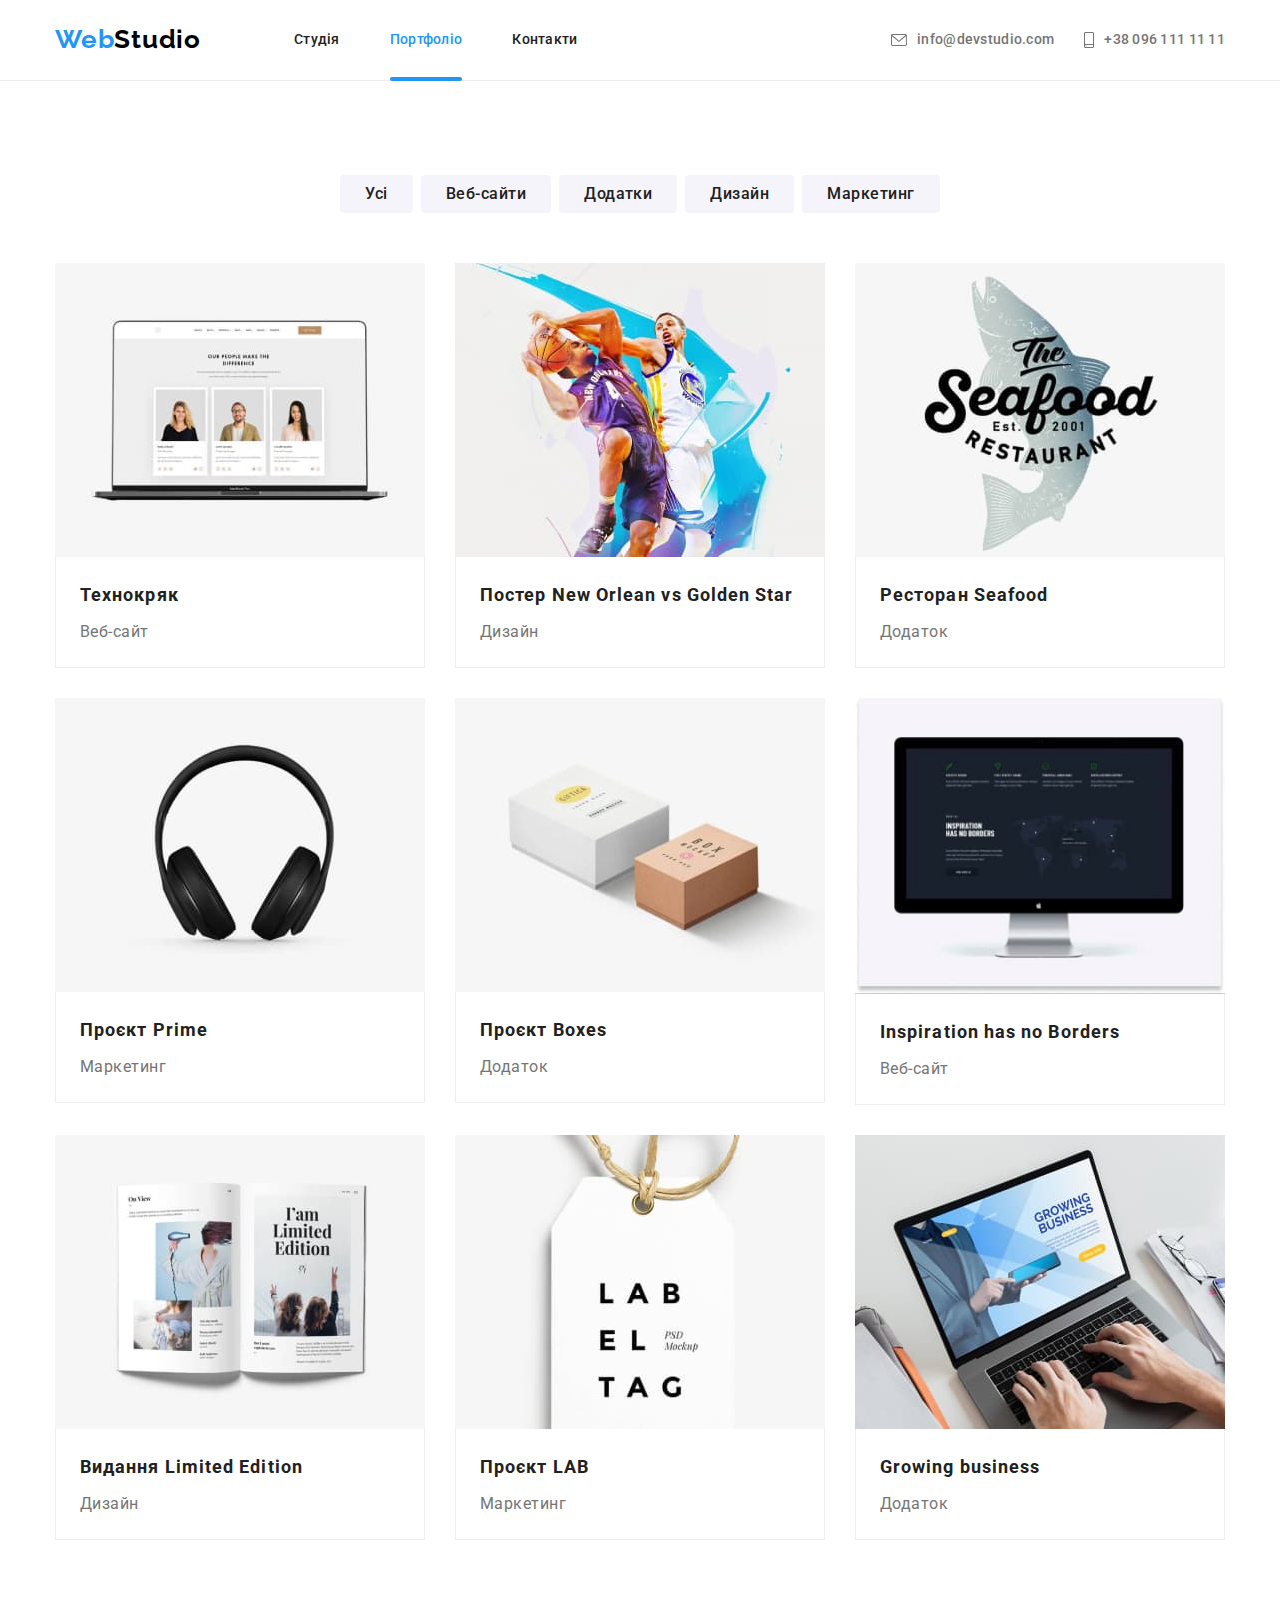
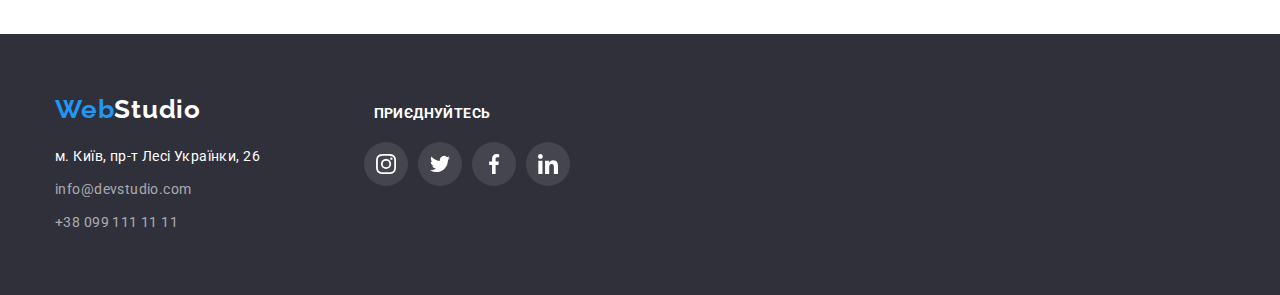
==== portfolio.html @ b1cb7390 "ДЗ-6" ====
<!DOCTYPE html>
<html lang="uk">
<head>
    <meta charset="UTF-8">
    <meta http-equiv="X-UA-Compatible" content="IE=edge">
    <meta name="viewport" content="width=device-width, initial-scale=1.0">
    <title>Портфоліо</title>
    <link href="https://fonts.googleapis.com/css2?family=Raleway:wght@700&family=Roboto:wght@400;500;700;900&display=swap"
    rel="stylesheet">
    <link rel="stylesheet" href="https://cdnjs.cloudflare.com/ajax/libs/modern-normalize/1.1.0/modern-normalize.min.css">
    <link rel="stylesheet" href="./css/styles.css">
</head>
<body>
    <header class="header">
        <div class="container header-container">
        <nav class="nav-container">
            <a href="./index.html" class="logo">Web<span class="studio">Studio</span></a>
            <ul class="site-nav list">
                <li>
                    <a href="./index.html" class="link">Студія</a>
                </li>
                <li>
                    <a href="./portfolio.html" class="link current">Портфоліо</a>
                </li>
                <li>
                    <a href="#" class="link">Контакти</a>
                </li>
            </ul>
        </nav>
            <ul class="contact list">
                <li>
                    <a href="mailto:info@devstudio.com" class="link header-contact">
                        <svg class="icon-header" width="16" height="12">
                            <use href="./images/icons.svg#icon-mail"></use>
                        </svg>
                    info@devstudio.com
                    </a>
                </li>
                <li>
                    <a href="tel:+380961111111" class="link header-contact">
                        <svg class="icon-header" width="10" height="16">
                            <use href="./images/icons.svg#icon-smartphone"></use>
                        </svg>
                    +38 096 111 11 11
                    </a>
                </li>
            </ul>
        </div>
    </header>
    <main>
        <section class="section filter-wrap">
            <div class="container">
            <h1 hidden>Портфоліо</h1>
            <ul class="filter list">
                <li>
                    <button type="button" class="button">Усі</button>
                </li>
                <li>
                    <button type="button" class="button">Веб-сайти</button>
                </li>
                <li>
                    <button type="button" class="button">Додатки</button>
                </li>
                <li>
                    <button type="button" class="button">Дизайн</button>
                </li>
                <li>
                    <button type="button" class="button">Маркетинг</button>
                </li>
            </ul>
            <ul class="list work-container">
                <li class="work-iteam">
                    <a href="#" class="work">
                        <div class="work-top-wrap">
                        <img src="./images/teh.jpg" alt="Технокряк" width="370">
                        <p class="work-text">Ресурс пропонує комплексні пропозиції з різним рівнем функціоналу та сервісів. Все це дозволить відвідувачу отримати
                        вичерпні відомості про компанію чи приватну особу.</p>
                        </div>
                        <div class="border-work">
                        <h2 class="name-work">Технокряк</h2>
                        <p class="type-work">Веб-сайт</p>
                        </div>
                    </a>
                </li>
                <li class="work-iteam">
                    <a href="#" class="work">
                        <div class="work-top-wrap">
                        <img src="./images/neworlean.jpg" alt="Постер" width="370">
                        <p class="work-text">Ресурс пропонує комплексні пропозиції з різним рівнем функціоналу та сервісів. Все це дозволить відвідувачу отримати
                        вичерпні відомості про компанію чи приватну особу.</p>
                        </div>
                        <div class="border-work">
                        <h2 class="name-work">Постер New Orlean vs Golden Star</h2>
                        <p class="type-work">Дизайн</p>
                        </div>
                    </a>
                </li>
                <li class="work-iteam">
                    <a href="#" class="work">
                        <div class="work-top-wrap">
                        <img src="./images/seafood.jpg" alt="Ресторан" width="370">
                        <p class="work-text">Ресурс пропонує комплексні пропозиції з різним рівнем функціоналу та сервісів. Все це дозволить відвідувачу отримати
                        вичерпні відомості про компанію чи приватну особу.</p>
                        </div>
                        <div class="border-work">
                        <h2 class="name-work">Ресторан Seafood</h2>
                        <p class="type-work">Додаток</p>
                        </div>
                    </a>
                </li>
                <li class="work-iteam">
                    <a href="#" class="work">
                        <div class="work-top-wrap">
                        <img src="./images/prime.jpg" alt="Проект Prime" width="370">
                        <p class="work-text">Ресурс пропонує комплексні пропозиції з різним рівнем функціоналу та сервісів. Все це дозволить відвідувачу отримати
                        вичерпні відомості про компанію чи приватну особу.</p>
                        </div>
                        <div class="border-work">
                        <h2 class="name-work">Проєкт Prime</h2>
                        <p class="type-work">Маркетинг</p>
                        </div>
                    </a>
                </li>
                <li class="work-iteam">
                    <a href="#" class="work">
                        <div class="work-top-wrap">
                        <img src="./images/boxes.jpg" alt="Проект Boxes" width="370">
                        <p class="work-text">Ресурс пропонує комплексні пропозиції з різним рівнем функціоналу та сервісів. Все це дозволить відвідувачу отримати
                        вичерпні відомості про компанію чи приватну особу.</p>
                        </div>
                        <div class="border-work">
                        <h2 class="name-work">Проєкт Boxes</h2>
                        <p class="type-work">Додаток</p>
                        </div>
                    </a>
                </li>
                <li class="work-iteam">
                    <a href="#" class="work">
                        <div class="work-top-wrap">
                        <img src="./images/inspiration.jpg" alt="Inspiration has no Borders" width="370">
                        <p class="work-text">Ресурс пропонує комплексні пропозиції з різним рівнем функціоналу та сервісів. Все це дозволить відвідувачу отримати
                        вичерпні відомості про компанію чи приватну особу.</p>
                        </div>
                        <div class="border-work">
                        <h2 class="name-work">Inspiration has no Borders</h2>
                        <p class="type-work">Веб-сайт</p>
                        </div>
                    </a>
                </li>
                <li class="work-iteam">
                    <a href="#" class="work">
                        <div class="work-top-wrap">
                        <img src="./images/limitededition.jpg" alt="Видання Limited Edition" width="370">
                        <p class="work-text">Ресурс пропонує комплексні пропозиції з різним рівнем функціоналу та сервісів. Все це дозволить відвідувачу отримати
                        вичерпні відомості про компанію чи приватну особу.</p>
                        </div>
                        <div class="border-work">
                        <h2 class="name-work">Видання Limited Edition</h2>
                        <p class="type-work">Дизайн</p>
                        </div>
                    </a>
                </li>
                <li class="work-iteam">
                    <a href="#" class="work">
                        <div class="work-top-wrap">
                        <img src="./images/lab.jpg" alt="Проєкт LAB" width="370">
                        <p class="work-text">Ресурс пропонує комплексні пропозиції з різним рівнем функціоналу та сервісів. Все це дозволить відвідувачу отримати
                        вичерпні відомості про компанію чи приватну особу.</p>
                        </div>
                        <div class="border-work">
                        <h2 class="name-work">Проєкт LAB</h2>
                        <p class="type-work">Маркетинг</p>
                        </div>
                    </a>
                </li>
                <li class="work-iteam">
                    <a href="#" class="work">
                        <div class="work-top-wrap">
                        <img src="./images/growing.jpg" alt="Growing business" width="370">
                        <p class="work-text">Ресурс пропонує комплексні пропозиції з різним рівнем функціоналу та сервісів. Все це дозволить відвідувачу отримати
                        вичерпні відомості про компанію чи приватну особу.</p>
                        </div>
                        <div class="border-work">
                        <h2 lang="en" class="name-work">Growing business</h2>
                        <p class="type-work">Додаток</p>
                        </div>
                    </a>
                </li>
            </ul>
            </div>
        </section>
    </main>
    <footer class="footer">
        <div class="container footer-wrap">
            <div class="adress-container">
                <a href="./index.html" class="logo">Web<span class="studio-footer">Studio</span></a>
                <address class="address-wrap">
                    <ul class="list">
                        <li class="footer-list">
                            <a href="https://goo.gl/maps/CPtrU1FHBa2aNyZL9" target="_blank" rel="noopener noreferrer"
                                class="address">м. Київ, пр-т Лесі Українки, 26</a>
                        </li>
                        <li class="footer-list">
                            <a href="mailto:info@devstudio.com" class="contact-footer">info@devstudio.com</a>
                        </li>
                        <li class="footer-list">
                            <a href="tel:+380991111111" class="contact-footer">+38 099 111 11 11</a>
                        </li>
                    </ul>
                </address>
            </div>
            <div class="social-footer">
                <h2 class="footer-title">Приєднуйтесь</h2>
                <ul class="list footer-soc-wrap">
                    <li class="soc-footer-iteam">
                        <a href="#" target="_blank" class="soc-footer-link">
                            <svg class="soc-footer-icons" width="20" height="20">
                                <use href="./images/icons.svg#icon-instagram"></use>
                            </svg>
                        </a>
                    </li>
                    <li class="soc-footer-iteam">
                        <a href="#" target="_blank" class="soc-footer-link soc-link-special">
                            <svg width="20" height="20">
                                <use href="./images/icons.svg#icon-twitter"></use>
                            </svg>
                        </a>
                    </li>
                    <li class="soc-footer-iteam">
                        <a href="#" target="_blank" class="soc-footer-link">
                            <svg width="20" height="20">
                                <use href="./images/icons.svg#icon-facebook"></use>
                            </svg>
                        </a>
                    </li>
                    <li class="soc-footer-iteam">
                        <a href="#" target="_blank" class="soc-footer-link">
                            <svg width="20" height="20">
                                <use href="./images/icons.svg#icon-linkedin"></use>
                            </svg>
                        </a>
                    </li>
                </ul>
            </div>
        </div>
    </footer>
</body>
</html>
---- css/styles.css ----
/* колір основного тексту: #757575 */
/* колір вторинного тексту #212121 */
/* колір акценту #2196F3 */
/* колір білий #FFFFFF */
/* колір у футері rgba(255, 255, 255, 0.6) */

:root {
    --primary-text-color: #757575;
    --title-text-color: #212121;
    --accent-color: #2196F3;
    --primary-white-color: #FFFFFF;
    --primary-black-color: #000000;
    --primary-background-color: #2F303A;
    --title-background-color: #F5F4FA;
    --secondary-background-color: #2F303A;
    --primary-icon-color: #AFB1B8;
    --tra: 250ms cubic-bezier(0.4, 0, 0.2, 1);
    

}

h1,
h2,
h3,
h4,
h5,
h6,
p {
    margin: 0;
}

img {
    display: block;
    max-width: 100%;
    height: auto;
}

body {
    color: var(--primary-text-color);
    background-color: var(--primary-white-color);
    font-family: "Roboto", sans-serif;
}

.list {
    list-style: none;
    padding: 0;
    margin: 0;
}

.container {
    margin: 0 auto;
    width: 1200px;
    padding-left: 15px;
    padding-right: 15px;
    /* outline: 2px solid tomato; */
}



/* ------------------------------------------------------- */

    /* Шапка */

.header-container {
    display: flex;
    align-items: center;
}

.nav-container {
    display: flex;
    margin-right: auto;
}

.contact {
    display: flex;
    gap: 30px;
    
}

.site-nav {
    display: flex;
    align-items: center;
    gap: 50px;
}


.header {
    /* padding-top: 24px;
    padding-bottom: 24px; */
    border-bottom: 1px solid #ECECEC;
}

.logo {
    color: var(--accent-color);
    font-family: "Raleway";
    font-weight: 700;
    font-size: 26px;
    line-height: 1.19;
    letter-spacing: 0.03em;
    text-decoration: none;
    margin-right: 93px;
    padding-top: 24px;
    padding-bottom: 25px;
}

.studio {
    color: var(--primary-black-color);
}


.site-nav .link {
    color: var(--title-text-color);
    font-weight: 500;
    font-size: 14px;
    line-height: 1.14;
    letter-spacing: 0.02em;
    text-decoration: none;
    display: block;
    transition: color var(--tra);
    position: relative;
    padding-top: 32px;
    padding-bottom: 32px;
}


.site-nav .link:hover,
.site-nav .link:focus {
    color: var(--accent-color);
}


.site-nav .link.current::after {
    content: '';
    position: absolute;
    display: block;
    width: 100%;
    height: 4px;
    background-color: var(--accent-color);
    border-radius: 2px;
    bottom: -1px;
    /* left: 0; */
}



.contact .link {
    color: var(--primary-text-color);
    font-weight: 500;
    font-size: 14px;
    line-height: 1.14;
    letter-spacing: 0.02em;
    text-decoration: none;
    transition: color var(--tra);
    padding-top: 32px;
    padding-bottom: 32px;
}

.contact .link:hover,
.contact .link:focus {
    color: var(--accent-color);
}

.site-nav .link.current {
    color: var(--accent-color);
}

.icon-header {
    margin-right: 10px;
    fill: currentColor;

}

.header-contact {
    display: flex;
    align-items: center;
}

.icon-header:hover,
.icon-header:focus {
    fill: var(--accent-color);
    
}


/* ------------------------------------------------------- */

    /* Герой */

.hero {
    background-color: var(--primary-background-color);
    text-align: center;
}

.hero-title {
    color: var(--primary-white-color);
    font-weight: 900;
    font-size: 44px;
    line-height: 1.36;
    letter-spacing: 0.06em;
    text-transform: uppercase;
    margin-bottom: 30px;
}

.hero-button {
    color: var(--primary-white-color);
    background-color: var(--accent-color);
    font-family: inherit;
    font-weight: 700;
    font-size: 16px;
    line-height: 1.88;
    letter-spacing: 0.06em;
    cursor: pointer;
    border: none;
    box-shadow: 0px 4px 4px rgba(0, 0, 0, 0.15);
    border-radius: 4px;
    padding: 10px 32px;
    min-width: 216px;
    text-align: center;
}

.hero-wrap {
    padding-top: 200px;
    padding-bottom: 200px;
}

.hero-image {
    max-width: 1600px;
    height: 600px;
    margin-left: auto;
    margin-right: auto;
    background-image: linear-gradient(rgba(47, 48, 58, 0.4), rgba(47, 48, 58, 0.4)), url(../images/hero.jpg);
    background-repeat: no-repeat;
    background-size: cover;
    background-position: center;
}

/* ------------------------------------------------------ */

    /* Наші особливості */

.iteam {
    width: 270px;
}

.feature {
    display: flex;
    gap: 30px;
}    

.feature-wrap {
    padding-top: 94px;
    padding-bottom: 94px;
}

.feature .title {
    color: var(--title-text-color);
    font-size: 14px;
    line-height: 1.14;
    letter-spacing: 0.03em;
    text-transform: uppercase;
    margin-bottom: 10px;
}

.feature-description {
    font-size: 14px;
    line-height: 1.71;
    letter-spacing: 0.03em;
}

.icons-wrap {
    display: flex;
    width: 270px;
    height: 120px;
    align-items: center;
    justify-content: center;
    background: #F5F4FA;
    border-radius: 4px;
    margin-bottom: 30px;
    
}

/* ------------------------------------------------------- */

    /* Чим ми займаємося */

.iteam-wrap {
    display: flex;
    gap: 30px;
}

.images-list {
    width: calc((100% - 60px) / 3);

}

.work-wrap {
    padding-bottom: 94px;
}

.section-title {
    color: var(--title-text-color);
    font-size: 36px;
    line-height: 1.17;
    text-align: center;
    letter-spacing: 0.03em;
    margin-bottom: 50px;  
}

.images-text {
    font-size: 14px;
    line-height: 1.14;
    text-align: center;
    letter-spacing: 0.03em;
    text-transform: uppercase;
    padding-top: 27px;
    padding-bottom: 27px;
    color: var(--primary-white-color);
}

.text-wrap {
    width: 370px;
    min-height: 70px;
    background: rgba(47, 48, 58, 0.8);
    position: absolute;
    bottom: 0;
}

.images-list {
    position: relative;
}


/* --------------------------------------------------------- */
    /* Команда */

.team {
    display: flex;
    gap: 30px;
}

.tm-wrap {
    width: calc((100% - 90px) / 4);
    background-color: var(--primary-white-color);
    box-shadow: 0px 1px 3px rgba(0, 0, 0, 0.12), 0px 1px 1px rgba(0, 0, 0, 0.14), 0px 2px 1px rgba(0, 0, 0, 0.2);
    border-radius: 0px 0px 4px 4px;
    padding-bottom: 30px;
}

.section-team  {
    background-color: var(--title-background-color);
    padding-top: 94px;
    padding-bottom: 94px;
}

.tm-name {
    color: var(--title-text-color);
    font-weight: 500;
    font-size: 16px;
    line-height: 1.19;
    letter-spacing: 0.03em;
    margin-top: 30px;
    margin-bottom: 10px;
    text-align: center;
}

.prof {
    font-size: 16px;
    line-height: 1.19;
    letter-spacing: 0.03em;   
    text-align: center;
    margin-bottom: 16px;
}

.social {
    display: flex;
    justify-content: center;
    gap: 10px;
}

.social-iteam {
    width: 44px;
    height: 44px; 
}

.social-link {
    display: flex;
    width: 100%;
    height: 100%;
    align-items: center;
    justify-content: center;
    background-color: var(--primary-white-color) ;
    border-radius: 50%;
    fill: var(--primary-icon-color);
    transition: fill var(--tra), background-color var(--tra);
}

.social-link:hover,
.social-link:focus {
    background-color: var(--accent-color);
}

.social-link:hover .social-icons {
    fill: var(--primary-white-color);
}

.social-link:focus .social-icons {
    fill: var(--primary-white-color);
}



/* ------------------------------------------------------ */
/* Партнери */

.section-partners {
    padding-top: 94px;
    padding-bottom: 94px;
}

.partners {
    display: flex;
    gap: 30px;
    justify-content: center;
            
}

.partner-wrap {
    display: flex;
    width: 170px;
    height: 92px;
}

.partner-icons {
    display: flex;
    fill: var(--primary-icon-color);
    transition: fill var(--tra);
}

.partner-link {
    display: flex;
    width: 100%;
    height: 100%;
    border: 1px solid var(--primary-icon-color);
    border-radius: 4px;
    align-items: center;
    justify-content: center;
    transition: border-color var(--tra);
}

.partner-link:hover,
.partner-link:focus {
    border-color: var(--accent-color);
}

.partner-link:hover .partner-icons {
    fill: var(--accent-color);
}

.partner-link:focus .partner-icons {
    fill: var(--accent-color);
}


/* ------------------------------------------------------- */
    /* Підвал*/

.footer {
    background-color: var(--secondary-background-color);
    padding-top: 60px;
    padding-bottom: 60px;
}

.address-wrap {
    margin-top: 20px;
}

.footer-list:not(:last-child) {
    margin-bottom: 9px;
}

.studio-footer {
    color: var(--primary-white-color);
}

.address {
    color: var(--primary-white-color);
    font-size: 14px;
    line-height: 1.71;
    letter-spacing: 0.03em;
    font-style: normal;
    text-decoration: none;
    transition: color var(--tra);
}

.address:hover,
.address:focus {
    color: var(--accent-color);
}

.contact-footer {
    color: rgba(255, 255, 255, 0.6);
    font-size: 14px;
    line-height: 1.71;
    letter-spacing: 0.03em;
    font-style: normal;
    text-decoration: none;
    transition: color var(--tra);
}

.contact-footer:hover,
.contact-footer:focus {
    color: var(--accent-color);
}

.footer-wrap {
    display: flex;
    align-items: baseline;
}

.footer-title {
    color: var(--primary-white-color);
    font-size: 14px;
    line-height: 1.14;
    letter-spacing: 0.03em;
    text-transform: uppercase;
    text-align: center;
    margin-bottom: 20px;
    
}

.soc-footer-iteam {
    width: 44px;
    height: 44px;

}

.soc-footer-link {
    display: flex;
    width: 100%;
    height: 100%;
    align-items: center;
    justify-content: center;
    background-color: rgba(255, 255, 255, 0.1);
    border-radius: 50%;
    fill: var(--primary-white-color);
    transition: background-color var(--tra);

}

.footer-soc-wrap {
    display: flex;
    gap: 10px;
    margin-left: 70px;
}

.soc-footer-link:hover,
.soc-footer-link:focus {
    background-color: var(--accent-color);
}


/* ----------------------------------------------------------------------------- */

    /* ПОРТФОЛІО */
    /* Фільтер */

.section.filter-wrap {
    padding-top: 94px;
    padding-bottom: 94px;
}

.filter {
    display: flex;
    justify-content: center;
    margin-bottom: 50px;
    gap: 8px;
}

.filter .button {
    color: var(--title-text-color);
    background-color: var(--title-background-color);
    font-family: inherit;
    font-weight: 500;
    font-size: 16px;
    line-height: 1.63;
    text-align: center;
    letter-spacing: 0.03em;
    border: none;
    cursor: pointer;
    padding: 6px 25px;
    border-radius: 4px;
    transition: color var(--tra), background-color var(--tra), box-shadow var(--tra);
}

.filter .button:hover,
.filter .button:focus {
    color: var(--primary-white-color);
    background-color: var(--accent-color);
    box-shadow: 0px 3px 1px rgba(0, 0, 0, 0.1), 0px 1px 2px rgba(0, 0, 0, 0.08), 0px 2px 2px rgba(0, 0, 0, 0.12);
}



/* ------------------------------------------------------ */
    /* Картки */

.work-container{
    display: flex;
    flex-wrap: wrap;
    gap: 30px;
}

.work-iteam {
    width: calc((100% - 60px) / 3);
    transition: box-shadow var(--tra);

}


.work-top-wrap {
    position: relative;
    overflow: hidden;
}


.work-iteam:hover .work-text {
    transform: translateY(0);

}

.work-text {
    position: absolute;
    top: 0;
    background-color: rgba(33, 150, 243, 0.9);
    font-size: 18px;
    line-height: 1.56;
    letter-spacing: 0.03em;
    color: var(--primary-white-color);
    padding: 63px 24px;
    transform: translateY(100%);
    height: 100%;
    transition: var(--tra);

}

.name-work {
    color: var(--title-text-color);
    font-size: 18px;
    line-height: 2.0;
    letter-spacing: 0.06em;
    margin-bottom: 4px;
}

.type-work {
    color: var(--primary-text-color);
    font-size: 16px;
    line-height: 1.88;
    letter-spacing: 0.03em;
}

.work {
    text-decoration: none;
}

.border-work {
    border-bottom: 1px solid #EEEEEE;
    border-left: 1px solid #EEEEEE;
    border-right: 1px solid #EEEEEE;
    padding: 20px 24px;
}

.work-iteam:hover,
.work-iteam:focus {
    box-shadow: 0px 1px 1px rgba(0, 0, 0, 0.12), 0px 4px 4px rgba(0, 0, 0, 0.06), 1px 4px 6px rgba(0, 0, 0, 0.16);
}



/* ----------------------------------- */
/* Модалка */

.backdrop {
    width: 100%;
    height: 100%;
    background-color: rgba(0, 0, 0, 0.2);
    position: fixed;
    top: 0;
    transition: opacity var(--tra), visibility var(--tra);
}

.modal {
    width: 528px;
    min-height: 581px;
    background-color: var(--primary-white-color);
    border-radius: 4px;
    position: absolute;
    transform: translate(-50%, -50%);
    top: 50%;
    left: 50%;
    transform: translate(-50%, -50%) skew(0) rotate(0);
    transition: transform 700ms cubic-bezier(0.4, 0, 0.2, 1);
}

.backdrop.is-hidden .modal {
    transform: translate(-50%, -50%) skew(-10deg) rotate(-180deg);
}

.modal-close {
    position: absolute;
    right: 8px;
    top: 8px;
    width: 30px;
    height: 30px;
    border: 1px solid rgba(0, 0, 0, 0.1);
    border-radius: 50%;
    display: flex;
    align-items: center;
    justify-content: center;
    background-color: transparent;
    cursor: pointer;
}

.is-hidden {
    opacity: 0;
    visibility: hidden;
    pointer-events: none;
}
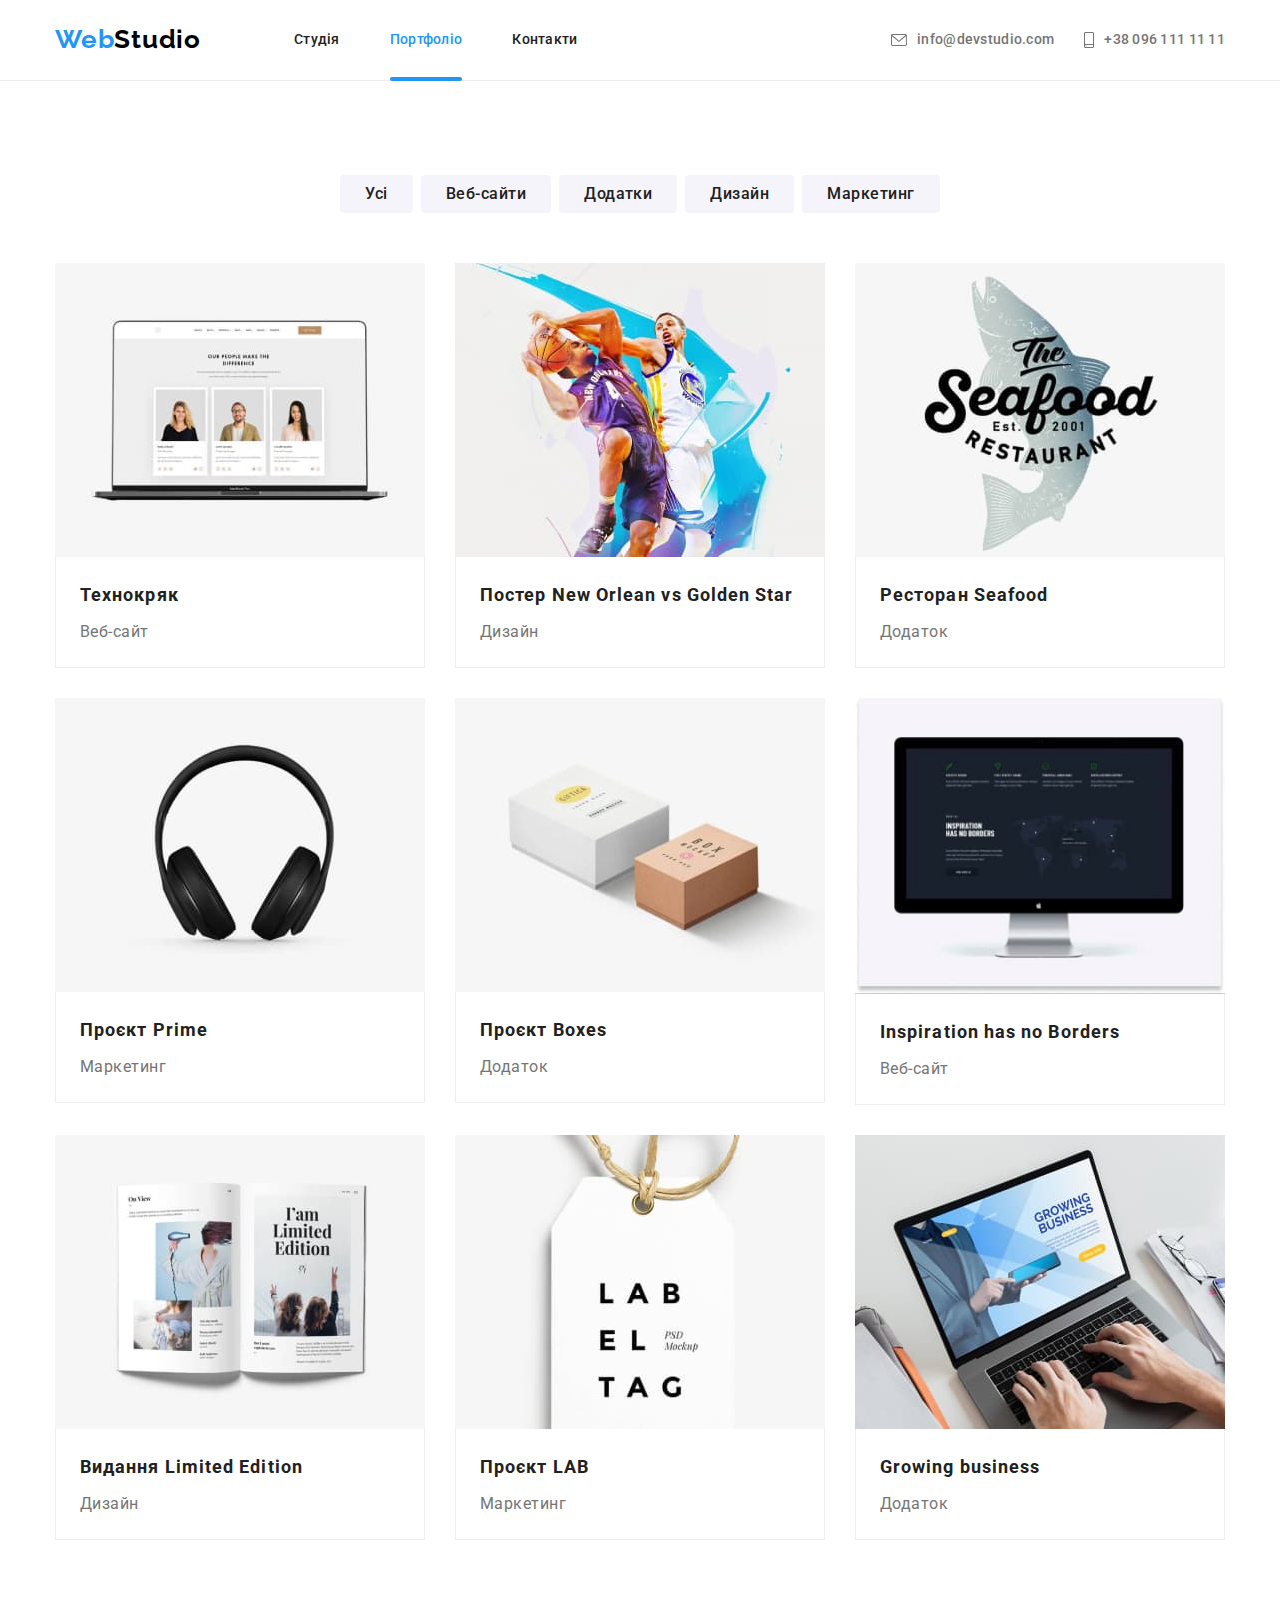
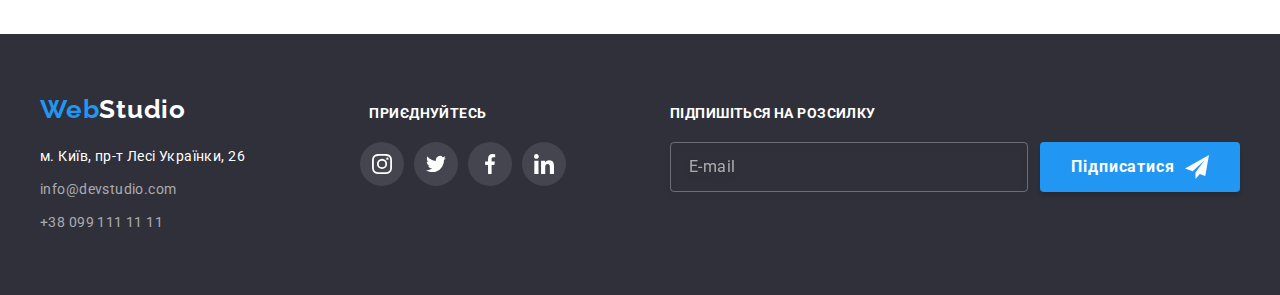
==== commit 459744e6: "ДЗ-6" ====
--- a/portfolio.html
+++ b/portfolio.html
@@ -214,13 +214,13 @@
                 <ul class="list footer-soc-wrap">
                     <li class="soc-footer-iteam">
                         <a href="#" target="_blank" class="soc-footer-link">
-                            <svg class="soc-footer-icons" width="20" height="20">
+                            <svg width="20" height="20">
                                 <use href="./images/icons.svg#icon-instagram"></use>
                             </svg>
                         </a>
                     </li>
                     <li class="soc-footer-iteam">
-                        <a href="#" target="_blank" class="soc-footer-link soc-link-special">
+                        <a href="#" target="_blank" class="soc-footer-link">
                             <svg width="20" height="20">
                                 <use href="./images/icons.svg#icon-twitter"></use>
                             </svg>
@@ -242,6 +242,18 @@
                     </li>
                 </ul>
             </div>
+            <form>
+                <h2 class="footer-label">Підпишіться на розсилку</h2>
+                <div class="footer-input-wrap">
+                    <input type="email" name="user-follow" class="footer-input" placeholder="E-mail" />
+                    <button type="button" href="#" class="footer-button">
+                        Підписатися
+                        <svg width="24" hight="24" class="icon-footer-input">
+                            <use href="./images/icons.svg#icon-airplane"></use>
+                        </svg>
+                    </button>
+                </div>
+            </form>
         </div>
     </footer>
 </body>
--- a/css/styles.css
+++ b/css/styles.css
@@ -55,7 +55,18 @@
     /* outline: 2px solid tomato; */
 }
 
-
+ .visually-hidden {
+    position: absolute;
+    width: 1px;
+    height: 1px;
+    margin: -1px;
+    border: 0;
+    padding: 0;
+    white-space: nowrap;
+    clip-path: inset(100%);
+    clip: rect(0 0 0 0);
+    overflow: hidden;
+ }
 
 /* ------------------------------------------------------- */
 
@@ -515,7 +526,10 @@
 .footer-wrap {
     display: flex;
     align-items: baseline;
-}
+    box-sizing: content-box;
+    justify-content: space-between;
+}
+
 
 .footer-title {
     color: var(--primary-white-color);
@@ -557,6 +571,80 @@
 .soc-footer-link:focus {
     background-color: var(--accent-color);
 }
+
+/* -------------------footer-input---------------- */
+
+.footer-label {
+    font-weight: 700;
+    font-size: 14px;
+    line-height: 1.14;
+    letter-spacing: 0.03em;
+    text-transform: uppercase;
+    color: var(--primary-white-color);
+    margin-left: 93px;
+    margin-bottom: 20px;
+}
+
+
+.footer-input {
+    width: 358px;
+    height: 50px;
+    border: 1px solid rgba(255, 255, 255, 0.3);
+    filter: drop-shadow(0px 4px 4px rgba(0, 0, 0, 0.15));
+    border-radius: 4px;
+    background-color: transparent;
+    display: flex;
+    margin-left: 93px;
+    margin-right: 12px;
+
+}
+
+
+.footer-input::placeholder {
+    font-size: 16px;
+    line-height: 1.25;
+    letter-spacing: 0.03em;
+    color: rgba(255, 255, 255, 0.6);
+    padding-left: 16px;
+}
+
+.icon-footer-input {
+    fill: var(--primary-white-color);
+    margin-left: 10px;
+
+}
+
+.footer-button {
+    width: 200px;
+    height: 50px;
+    background-color: var(--accent-color);
+    box-shadow: 0px 4px 4px rgba(0, 0, 0, 0.15);
+    border-radius: 4px;
+    border: none;
+    font-weight: 700;
+    font-size: 16px;
+    line-height: 1.88;
+    letter-spacing: 0.06em;
+    color: var(--primary-white-color);
+    text-align: center;
+    display: flex;
+    align-items: center;
+    justify-content: center;
+    cursor: pointer;
+}
+
+.footer-input-wrap {
+    display: flex;
+    align-items: center;
+    justify-content: center;
+
+}
+
+.footer-form {
+    justify-content: flex-end;
+
+}
+
 
 
 /* ----------------------------------------------------------------------------- */
@@ -699,6 +787,7 @@
     left: 50%;
     transform: translate(-50%, -50%) skew(0) rotate(0);
     transition: transform 700ms cubic-bezier(0.4, 0, 0.2, 1);
+    padding: 40px;
 }
 
 .backdrop.is-hidden .modal {
@@ -718,6 +807,11 @@
     justify-content: center;
     background-color: transparent;
     cursor: pointer;
+    transition: var(--tra);
+}
+
+.modal-close:hover {
+    fill: var(--accent-color);
 }
 
 .is-hidden {
@@ -726,3 +820,150 @@
     pointer-events: none;
 }
 
+.modal-title {
+    font-weight: 700;
+    font-size: 20px;
+    line-height: 1.15;
+    text-align: center;
+    letter-spacing: 0.03em;
+    color: var(--primary-black-color);
+    margin-bottom: 12px;
+}
+
+
+.modal-button {
+    min-width: 200px;
+    padding: 10px 52px;
+    font-weight: 700;
+    font-size: 16px;
+    line-height: 1.88;
+    align-items: center;
+    text-align: center;
+    letter-spacing: 0.06em;
+    background-color: var(--accent-color);
+    color: var(--primary-white-color);
+    box-shadow: 0px 4px 4px rgba(0, 0, 0, 0.15);
+    border-radius: 4px;
+    cursor: pointer;
+    border: none;
+    display: block;
+    margin: 0 auto;
+}
+
+/* ------------------- */
+
+.modal-input {
+    width: 100%;
+    height: 40px;
+    border: 1px solid rgba(33, 33, 33, 0.2);
+    border-radius: 4px;
+    padding-left: 12px;
+    outline: transparent;
+    transition: var(--tra);
+    padding-left: 42px;
+    cursor: pointer;
+}
+
+.modal-input:focus,
+.modal-input:hover {
+    border-color: var(--accent-color);
+}
+
+.modal-input:focus + .modal-icon,
+.modal-input:hover + .modal-icon {
+    fill: var(--accent-color);
+}
+
+.input-wrap {
+    position: relative;
+    margin-bottom: 10px;
+}
+
+.modal-icon {
+    position: absolute;
+    top: 50%;
+    left: 12px;
+    transform: translateY(-50%);
+    transition: var(--tra);
+}
+
+
+.label-input {
+    font-size: 12px;
+    line-height: 1.17;
+    letter-spacing: 0.01em;
+}
+
+
+.comment-form {
+    width: 100%;
+    height: 120px;
+    padding: 12px 16px;
+    border: 1px solid rgba(33, 33, 33, 0.2);
+    border-radius: 4px;
+    margin-bottom: 20px;
+    resize: none;
+    transition: var(--tra);
+    outline: transparent;
+    cursor: pointer;
+}
+
+.comment-form::placeholder {
+    font-size: 12px;
+    line-height: 1.17;
+    letter-spacing: 0.01em;
+    color: rgba(117, 117, 117, 0.5);
+}
+
+
+.comment-form:hover,
+.comment-form:focus {
+    border-color: var(--accent-color);
+}
+
+.modal-field-policy {
+    margin-bottom: 30px;
+}
+
+.policy-text {
+    font-size: 14px;
+    line-height: 1.71;
+    letter-spacing: 0.03em;
+    display: flex;
+    align-items: center;
+}
+
+.doc-text {
+    font-size: 14px;
+    line-height: 1.71;
+    letter-spacing: 0.03em;
+    color: var(--accent-color);
+    padding-left: 3px;
+}
+
+.policy-text span {
+    width: 16px;
+    height: 15px;
+    border: 2px solid var(--primary-black-color);
+    border-radius: 2px;
+    margin-right: 7px;
+    display: flex;
+    align-items: center;
+    justify-content: center;
+    fill: transparent;
+    transition: var(--tra);
+
+}
+
+.input-policy:checked + .policy-text span  {
+    background-color: var(--accent-color);
+    fill: var(--primary-white-color);
+    border: none;
+
+}
+
+.input-policy:focus + .policy-text span {
+    border-color: var(--accent-color);
+
+}
+
